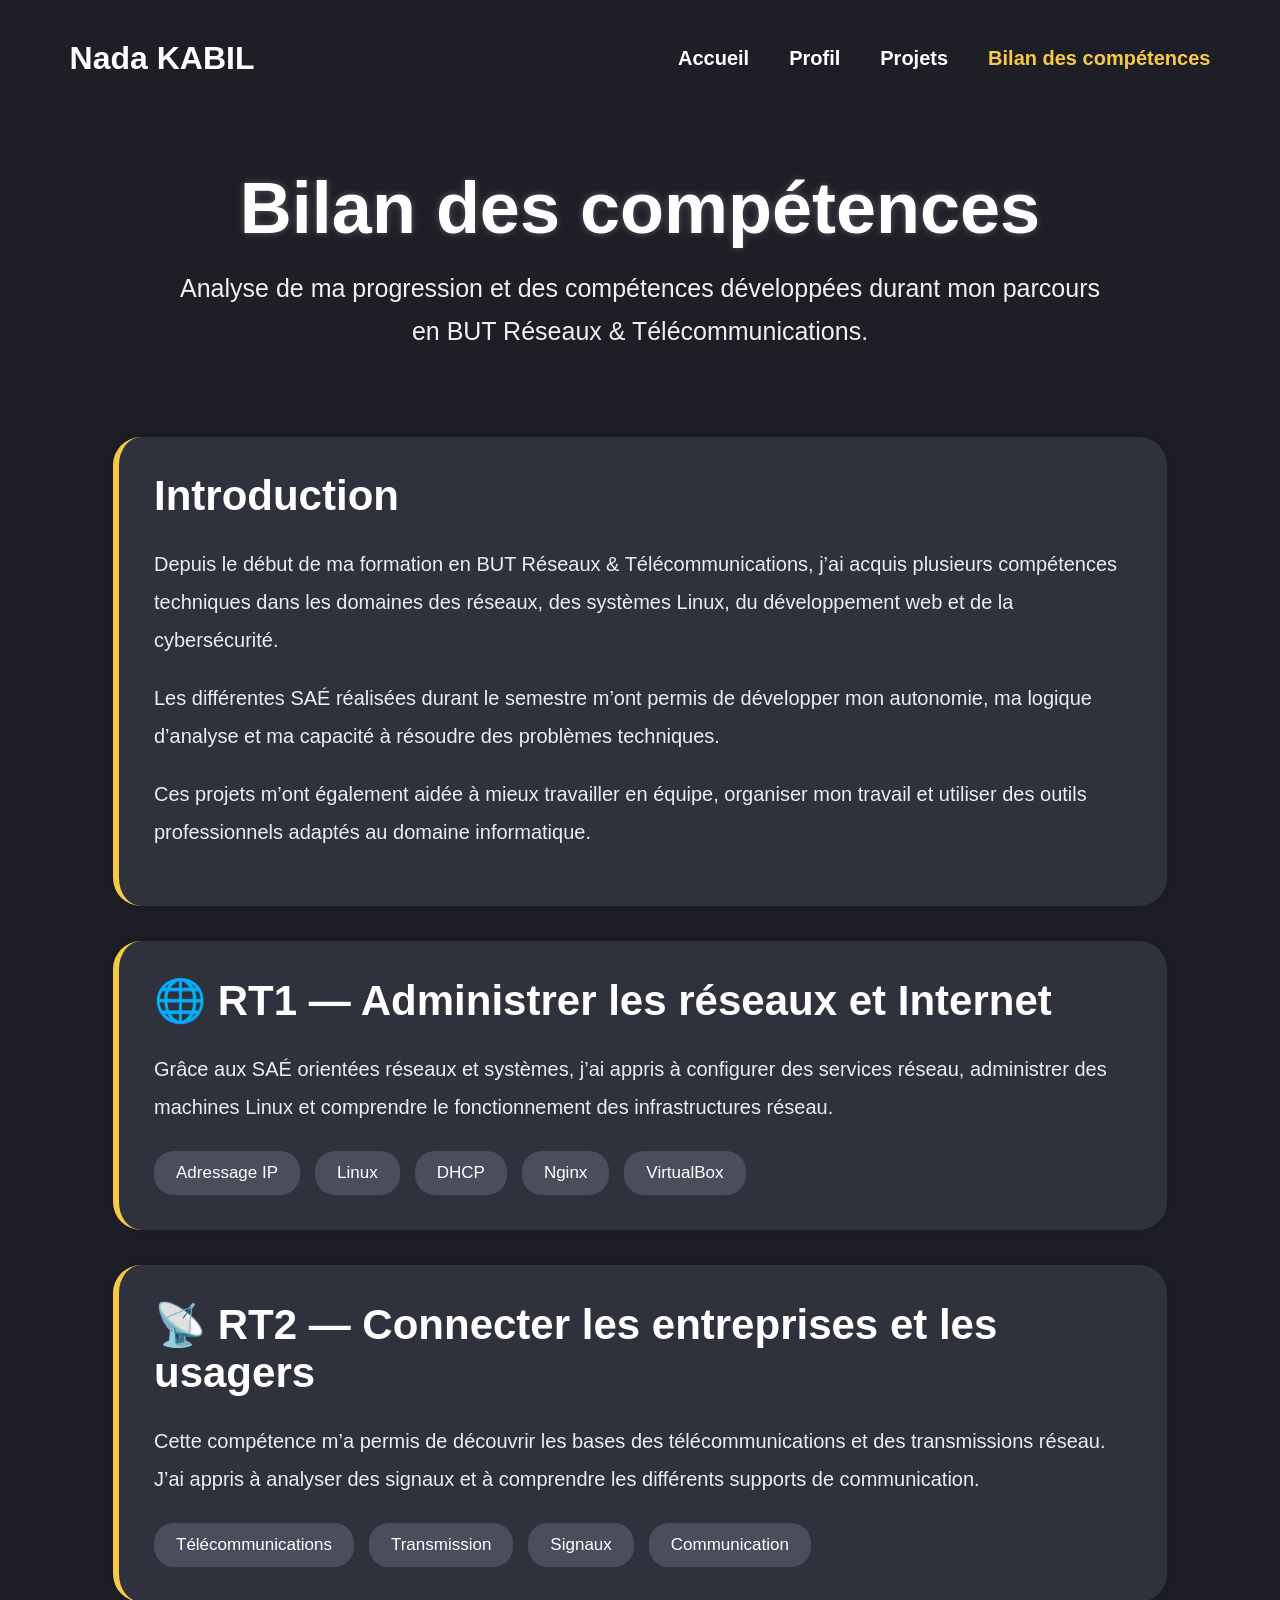
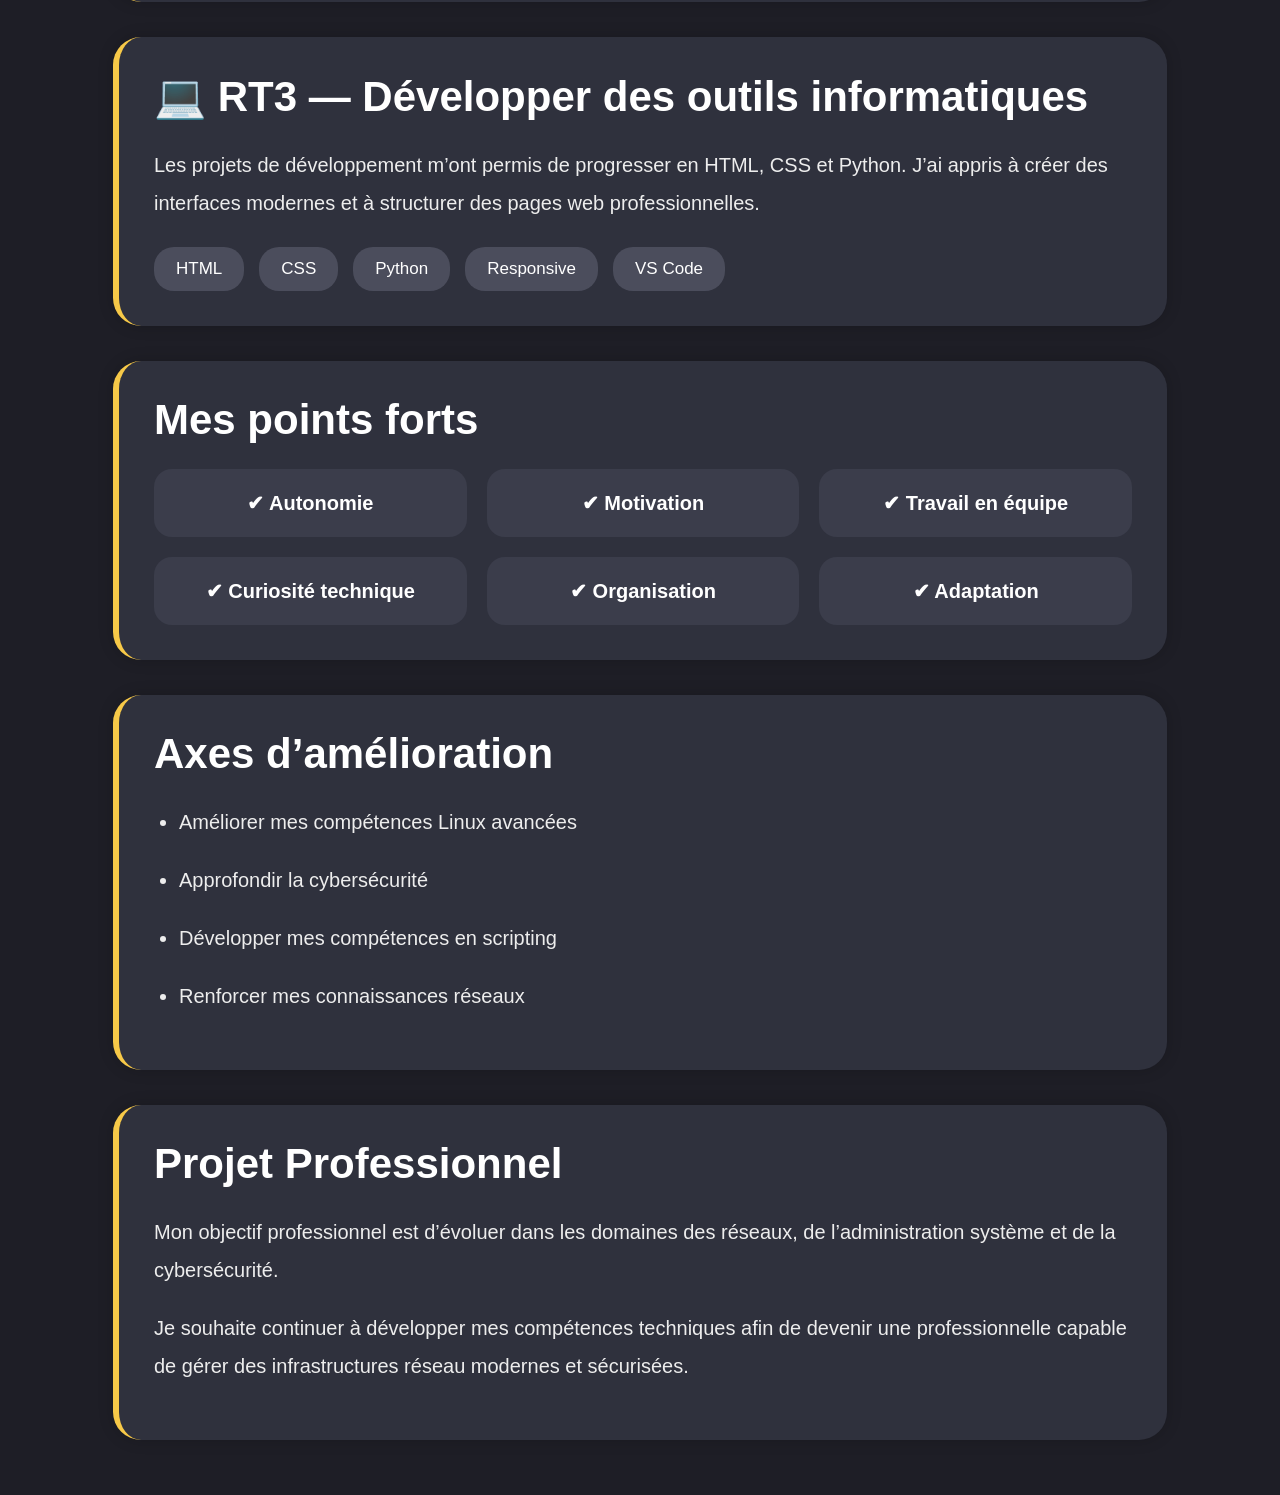
==== Bilan des compétences.html @ 1a5f39aa "Premier commit" ====
<!DOCTYPE html>
<html lang="fr">
<head>
    <meta charset="UTF-8">
    <meta name="viewport" content="width=device-width, initial-scale=1.0">
    <title>Bilan des compétences</title>
    <link rel="stylesheet" href="style.css">
</head>

<body>

<header>
    <h1>Nada KABIL</h1>

    <nav>
        <ul>
            <li><a href="index.html">Accueil</a></li>
            <li><a href="profil.html">Profil</a></li>
            <li><a href="projet.html">Projets</a></li>
            <li><a href="Bilan des compétences.html" class="active">Bilan des compétences</a></li>
        </ul>
    </nav>
</header>

<!-- HERO -->

<section class="hero-bilan">

    <h2>Bilan des compétences</h2>

    <p>
        Analyse de ma progression et des compétences développées durant mon parcours
        en BUT Réseaux & Télécommunications.
    </p>

</section>

<!-- INTRODUCTION -->

<section class="competence-card">

    <h2>Introduction</h2>

    <p>
        Depuis le début de ma formation en BUT Réseaux & Télécommunications,
        j’ai acquis plusieurs compétences techniques dans les domaines des réseaux,
        des systèmes Linux, du développement web et de la cybersécurité.
    </p>

    <p>
        Les différentes SAÉ réalisées durant le semestre m’ont permis de développer
        mon autonomie, ma logique d’analyse et ma capacité à résoudre des problèmes techniques.
    </p>

    <p>
        Ces projets m’ont également aidée à mieux travailler en équipe,
        organiser mon travail et utiliser des outils professionnels adaptés au domaine informatique.
    </p>

</section>

<!-- RT1 -->

<section class="competence-box">

    <h2>🌐 RT1 — Administrer les réseaux et Internet</h2>

    <p>
        Grâce aux SAÉ orientées réseaux et systèmes, j’ai appris à configurer
        des services réseau, administrer des machines Linux et comprendre
        le fonctionnement des infrastructures réseau.
    </p>

    <div class="skills-tags">

        <span>Adressage IP</span>
        <span>Linux</span>
        <span>DHCP</span>
        <span>Nginx</span>
        <span>VirtualBox</span>

    </div>

</section>

<!-- RT2 -->

<section class="competence-box">

    <h2>📡 RT2 — Connecter les entreprises et les usagers</h2>

    <p>
        Cette compétence m’a permis de découvrir les bases des télécommunications
        et des transmissions réseau.
        J’ai appris à analyser des signaux et à comprendre les différents supports
        de communication.
    </p>

    <div class="skills-tags">

        <span>Télécommunications</span>
        <span>Transmission</span>
        <span>Signaux</span>
        <span>Communication</span>

    </div>

</section>

<!-- RT3 -->

<section class="competence-box">

    <h2>💻 RT3 — Développer des outils informatiques</h2>

    <p>
        Les projets de développement m’ont permis de progresser en HTML,
        CSS et Python.
        J’ai appris à créer des interfaces modernes et à structurer
        des pages web professionnelles.
    </p>

    <div class="skills-tags">

        <span>HTML</span>
        <span>CSS</span>
        <span>Python</span>
        <span>Responsive</span>
        <span>VS Code</span>

    </div>

</section>

<!-- POINTS FORTS -->

<section class="points-forts">

    <h2>Mes points forts</h2>

    <div class="qualities">

        <div>✔ Autonomie</div>

        <div>✔ Motivation</div>

        <div>✔ Travail en équipe</div>

        <div>✔ Curiosité technique</div>

        <div>✔ Organisation</div>

        <div>✔ Adaptation</div>

    </div>

</section>

<!-- AXES D'AMELIORATION -->

<section class="amelioration">

    <h2>Axes d’amélioration</h2>

    <ul>

        <li>Améliorer mes compétences Linux avancées</li>

        <li>Approfondir la cybersécurité</li>

        <li>Développer mes compétences en scripting</li>

        <li>Renforcer mes connaissances réseaux</li>

    </ul>

</section>

<!-- PROJET PROFESSIONNEL -->

<section class="projet-pro">

    <h2>Projet Professionnel</h2>

    <p>
        Mon objectif professionnel est d’évoluer dans les domaines des réseaux,
        de l’administration système et de la cybersécurité.
    </p>

    <p>
        Je souhaite continuer à développer mes compétences techniques afin
        de devenir une professionnelle capable de gérer des infrastructures réseau
        modernes et sécurisées.
    </p>

</section>

</body>
</html>
---- style.css ----
/* ========================= */
/* GENERAL */
/* ========================= */

*{
    margin: 0;
    padding: 0;
    box-sizing: border-box;
    font-family: Arial, sans-serif;
}

body{
    background: #1e1e26;
    color: white;
    padding: 20px;
}

/* ========================= */
/* CONTAINER */
/* ========================= */

.container{
    display: flex;
    gap: 25px;
    width: 82%;
    margin: 40px auto;
    align-items: flex-start;
}
/* ========================= */
/* SIDEBAR */
/* ========================= */

.sidebar{
    width: 300px;
    background: #2a2a35;
    border-radius: 30px;
    padding: 30px;

    display: flex;
    flex-direction: column;
    justify-content: flex-start;
    margin-left: -90px;
}
.sidebar h2{
    font-size: 28px;
    margin-bottom: 18px;
}

/* ========================= */
/* JOB */
/* ========================= */

.job{
    background: #3a3a45;
    color: #f7c948;
    padding: 22px 18px;
    border-radius: 16px;
    text-align: center;
    font-weight: bold;
    margin-bottom: 22px;
    font-size: 17px;
    line-height: 1.5;
}

/* ========================= */
/* INFO BOX */
/* ========================= */

.info-box{
    background: #3a3a45;
    padding: 20px;
    border-radius: 18px;
    margin-top: 22px;
    transition: 0.3s;
}

.info-box:hover{
    transform: translateY(-3px);
}

.info-box h3{
    color: #f7c948;
    margin-bottom: 10px;
    font-size: 22px;

    display: flex;
    align-items: center;
    gap: 10px;
}

.info-box p{
    font-size: 18px;
    color: #f1f1f1;
}

/* ========================= */
/* ICONS */
/* ========================= */

.email-title::before{
    content: "✉";
}

.phone-title::before{
    content: "📞";
}

.address-title::before{
    content: "📍";
}

/* ========================= */
/* CONTENT */
/* ========================= */

.content{
    flex: 1;
    min-width: 0;
    background: #2a2a35;
    border-radius: 30px;
    padding: 55px;
}
/* ========================= */
/* NAVBAR */
/* ========================= */

.navbar{
    display: flex;
    gap: 35px;
    margin-bottom: 50px;
    margin-top: 5px;
}

.navbar a{
    text-decoration: none;
    color: white;
    font-size: 16px;
    font-weight: bold;
    transition: 0.3s;
}

.navbar a:hover{
    color: #f7c948;
}

.active{
    color: #f7c948 !important;
}

nav ul{
    display: flex;
    gap: 40px;

    list-style: none;

    align-items: center;
}

nav li{
    list-style: none;
}

/* ========================= */
/* ABOUT */
/* ========================= */

.about-container{
    display: flex;
    justify-content: space-between;
    align-items: center;
    gap: 40px;
    flex-wrap: nowrap;
}
.about{
    flex: 1;
    max-width: 700px;
}

.about h1{
    font-size: 52px;
    margin-bottom: 12px;
}

.line{
    width: 85px;
    height: 6px;
    background: #f7c948;
    border-radius: 20px;
    margin-bottom: 25px;
}

.about p{
    font-size: 16px;
    line-height: 1.9;
    margin-bottom: 24px;
}

/* ========================= */
/* IMAGE */
/* ========================= */

.image-box img{
    width: 250px;
    border-radius: 25px;
    border: 3px solid #f7c948;
    box-shadow: 0 0 20px rgba(247, 201, 72, 0.4);
}

/* ========================= */
/* SKILLS */
/* ========================= */

.skills{
    display: flex;
    gap: 15px;
    margin-top: 10px;
    margin-bottom: 28px;
}

.skill-box{
    background: #4a4a58;
    padding: 14px 24px;
    border-radius: 15px;
}

.skill-box h3{
    color: #f7c948;
    font-size: 16px;
}

/* ========================= */
/* BUTTON */
/* ========================= */

.btn-profil{
    display: inline-block;
    background: #f7c948;
    color: black;
    text-decoration: none;
    padding: 15px 28px;
    border-radius: 14px;
    font-weight: bold;
    font-size: 18px;
}

.btn-profil:hover{
    background: white;
}

/* ========================= */
/* PROFIL PAGE */
/* ========================= */

.profil-container{
    max-width: 1200px;
    margin: auto;
    padding: 40px;
    
}

.profil-title{
    text-align: center;
    font-size: 40px;
    margin-bottom: 35px;
    color: white;
    text-shadow:
        0 0 6px rgba(255,255,255,0.25),
        0 0 12px rgba(255,255,255,0.12);

}

.profil-box{
    width: 85%;
    margin: 30px auto;

    background: #3a3a45;
    padding: 28px;
    border-radius: 25px;

    border-left: 6px solid #f7c948;
}

.profil-box h2{
    color: #f7c948;
    font-size: 32px;
    margin-bottom: 20px;
}

.profil-box p{
    font-size: 18px;
    line-height: 1.7;
    margin-bottom: 18px;
}

/* ========================= */
/* BUTTONS */
/* ========================= */

.buttons{
    display: flex;
    gap: 20px;
    margin-top: 20px;
}

.github-btn,
.linkedin-btn{
    text-decoration: none;
    padding: 14px 24px;
    border-radius: 14px;
    font-weight: bold;
    font-size: 17px;
    color: white;
}

.github-btn{
    background: black;
}

.linkedin-btn{
    background: #2196f3;
}



/* ========================= */
/* PROJET PAGE */
/* ========================= */

.project-container{

    border-radius: 30px;
    padding: 35px;
}


/* ========================= */
/* PROJECT TITLE */
/* ========================= */

.project-title{
    font-size: 44px;
    margin-bottom: 15px;
}

.project-text{
    color: #d4d4d4;
    font-size: 19px;
    margin-bottom: 35px;
    line-height: 1.7;
}



/* ========================= */
/* PROJECT CARD */
/* ========================= */


.projects-grid{
    display: grid;

    grid-template-columns: repeat(3, 1fr);

    gap: 25px;

    margin-top: 50px;
}

.project-card{
    background: #2f313d;

    border-radius: 22px;

    overflow: hidden;

    text-decoration: none;

    color: white;

    transition: all 0.3s ease;

}
.project-card:hover{
    transform: translateY(-6px);
    box-shadow:
    0 0 18px rgba(247, 201, 72, 0.35),
    0 0 35px rgba(247, 201, 72, 0.18);
}

.project-card img{
    width: 100%;

    height: 190px;

    object-fit: cover;

    display: block;
}
/* ========================= */
/* PROJECT CONTENT */
/* ========================= */

.project-content{
    padding: 22px;
}

.project-category{
    color: #bdbdbd;
    font-size: 15px;
}

.project-content h3{
    font-size: 26px;
    margin-top: 10px;
    margin-bottom: 12px;
}

.project-content p{
    font-size: 18px;
    line-height: 1.6;
    color: #e2e2e2;
}



/* ========================= */
/* PROJECT BOX */
/* ========================= */

.project-box{
    background: #2b2d3a;

    padding: 25px;

    border-radius: 25px;

    max-width: 1050px;

    margin: 0 auto 25px auto;

    border-left: 6px solid #f7c948;

    box-shadow: 0 8px 25px rgba(0,0,0,0.3);
}

/* ========================= */
/* BOX TITLE */
/* ========================= */

.project-box h2{
    color: #d2cfc9;

    font-size: 34px;

    margin-bottom: 20px;
}

.project-box h3{
    font-size: 24px;

    margin-top: 25px;

    margin-bottom: 15px;
}



/* ========================= */
/* TEXT */
/* ========================= */

.project-box p{
    font-size: 18px;

    line-height: 1.9;

    color: #e5e5e5;

    margin-bottom: 18px;
}

/* ========================= */
/* TRACE IMAGE */
/* ========================= */

.trace-img{

    width: 100%;

    max-width: 550px;

    display: block;

    margin: 30px auto;

    border-radius: 20px;

    border: 2px solid rgba(255,255,255,0.08);

    transition:
    transform 0.4s ease,
    box-shadow 0.4s ease,
    filter 0.4s ease;

    cursor: pointer;

    box-shadow:
    0 0 12px rgba(247, 201, 72, 0.10);

}

/* HOVER */

.trace-img:hover{

    transform: scale(1.02);

    box-shadow:
    0 0 20px rgba(247, 201, 72, 0.18);

    filter: brightness(1.03);

}

/* ========================= */
/* SAE BANNER */
/* ========================= */

.sae-banner{

    width: 100%;

    height: 320px;

    border-radius: 30px;

    margin-bottom: 40px;

    background-image:
linear-gradient(
    rgba(0,0,0,0.45),
    rgba(0,0,0,0.60)
),
url("/Images/Bilan\ des\ compétences.png");
    background-size: cover;

    background-position: center;

    background-repeat: no-repeat;

    display: flex;

    justify-content: center;

    align-items: center;

    overflow: hidden;

    box-shadow:
    0 0 25px rgba(247, 201, 72, 0.08);

}

/* ========================= */
/* BANNER CONTENT */
/* ========================= */

.sae-banner-content{

    text-align: center;

    color: white;

}

.sae-banner-content h1{

    font-size: 72px;

    margin-bottom: 10px;

    text-shadow:
    0 0 10px rgba(255,255,255,0.25);

}

.sae-banner-content p{

    font-size: 24px;

    color: #e5e5e5;

}

/* ========================= */
/* RESPONSIVE */
/* ========================= */


/* ========================= */
/* SAE BANNER */
/* ========================= */

.sae-banner{

    width: 92%;

    max-width: 1180px;

    height: 250px;

    margin: 0 auto 35px auto;

    border-radius: 25px;

    background-image:
    linear-gradient(
        rgba(0,0,0,0.40),
        rgba(0,0,0,0.55)
    ),
    url("/Images/sae11\ général.png");

    background-size: cover;

    background-position: center;

    background-repeat: no-repeat;

    display: flex;

    justify-content: center;

    align-items: center;

    overflow: hidden;

    position: relative;

    box-shadow:
    0 0 14px rgba(0,0,0,0.25);
}

/* ========================= */
/* BANNER CONTENT */
/* ========================= */

.sae-banner-content{

    text-align: center;

    color: white;
}

.sae-banner-content h1{

    font-size: 62px;

    margin-bottom: 10px;

    font-weight: bold;
}

.sae-banner-content p{

    font-size: 20px;

    color: #f1f1f1;
}

/* ========================= */
/* TRACE IMAGE */
/* ========================= */

.trace-img{

    width: 100%;

    max-width: 500px;

    display: block;

    margin: 25px auto;

    border-radius: 18px;

    border: 2px solid rgba(255,255,255,0.06);

    transition:
    transform 0.4s ease,
    box-shadow 0.4s ease;

    cursor: pointer;

    box-shadow:
    0 0 8px rgba(247, 201, 72, 0.08);
}

/* HOVER IMAGE */

.trace-img:hover{

    transform: scale(1.02);

    box-shadow:
    0 0 14px rgba(247, 201, 72, 0.15);
}

/* ========================= */
/* RESPONSIVE */
/* ========================= */

@media(max-width: 1100px){

    header{

        flex-direction: column;

        gap: 20px;

        padding: 25px;
    }

    nav{

        flex-wrap: wrap;

        justify-content: center;

        gap: 25px;
    }

    .sae-banner{

        height: 210px;
    }

    .sae-banner-content h1{

        font-size: 46px;
    }

    .sae-banner-content p{

        font-size: 17px;
    }

    .project-box{

        width: 92%;
    }

}

/* ===== HEADER ===== */

header{
    width: 92%;
    margin: 20px auto;

    display: flex;
    justify-content: space-between;
    align-items: center;

    background: transparent !important;
}

/* LOGO */

.logo{
    color: white;
    font-size: 38px;
    font-weight: bold;
    margin-left: 10px;
}

/* NAVBAR */

nav{
    display: flex;
    gap: 40px;

    background: transparent !important;
}

/* LINKS */

nav a{
    color: white;
    text-decoration: none;

    font-size: 20px;
    font-weight: 600;

    transition: 0.3s;
}

/* ACTIVE */

nav a.active{
    color: #f7c948;
}

/* HOVER */

nav a:hover{
    color: #f7c948;
}

a{
    transition: 0.3s;
}

a:hover{
    transform: translateY(-5px);
}

.project-title{
    text-align: center;
    margin-bottom: 30px;
}

.project-title h1{
    font-size: 50px;
    color: white;
    transition: 0.4s;
    cursor: pointer;
}

.project-title h1:hover{
    color: #f7c948;
    transform: translateY(-8px);
}

.project-title p{
    margin-top: 15px;
    font-size: 22px;
    color: #d1d1d1;
}

/* ========================= */
/* SAE12 BANNER */
/* ========================= */

.sae12-banner{

    width: 92%;

    max-width: 1180px;

    height: 250px;

    margin: 0 auto 35px auto;

    border-radius: 25px;

    background-image:
    linear-gradient(
        rgba(0,0,0,0.35),
        rgba(0,0,0,0.55)
    ),
    url("/Images/sae12\ général.png");

    background-size: cover;

    background-position: center 43.7%;
    height: 310px;


    background-repeat: no-repeat;

    display: flex;

    justify-content: center;

    align-items: center;

    overflow: hidden;

    position: relative;

    box-shadow:
    0 0 14px rgba(0,0,0,0.25);
}

.sae14-banner{
    background-image: url("/Images/sae\ 14\ général.png");
}

.sae14-banner{
    background:
    linear-gradient(rgba(0,0,0,0.4),
    rgba(0,0,0,0.4)),
    url("/Images/sae\ 14\ général\ 2.png");

    background-size: cover;
    background-repeat: no-repeat;
    background-position:center 35%;

    height: 280px;
    border-radius: 30px;
}

.sae15-banner{

    background-image:
    linear-gradient(rgba(0,0,0,0.25),
    rgba(0,0,0,0.25)),
    url("/Images/sae 15 général.png");

    background-size: cover;
    background-repeat: no-repeat;
    background-position:center 45%;

    height: 280px;
    border-radius: 30px;
}

/* CONTENT */

.sae12-banner-content{

    text-align: center;

    color: white;
}

.sae12-banner-content h1{

    font-size: 62px;

    margin-bottom: 10px;

    font-weight: bold;

    text-shadow:
    0 0 10px rgba(255,255,255,0.20);
}

.sae12-banner-content p{

    font-size: 20px;

    color: #f1f1f1;
}

.double-images{
    display: flex;
    justify-content: center;
    gap: 20px;
    flex-wrap: wrap;
}

.double-images .trace-img{
    width: 48%;
    margin: 20px 0;
}



.big-trace-img{

    width: 100%;

    max-width: 850px;
}

.ac-list{

    margin-top: 20px;

    padding-left: 30px;
}

.ac-list li{

    margin-bottom: 15px;

    font-size: 20px;

    line-height: 1.7;

    color: #f1f1f1;
}

.bilan-title{

    text-align: center;

    padding: 40px 20px 30px;

    width: 92%;

    max-width: 1180px;

    margin: 0 auto 20px auto;
}

.bilan-title h1{

    font-size: 70px;

    color: white;

    margin-bottom: 15px;

    text-shadow:
    0 0 6px rgba(255,255,255,0.25),
    0 0 12px rgba(255,255,255,0.12);
}

.bilan-title p{

    font-size: 24px;

    color: #f1f1f1;
}

/* ========================= */
/* HERO BILAN */
/* ========================= */

.hero-bilan{
    text-align: center;
    padding: 70px 20px 50px;
}

.hero-bilan h2{
    font-size: 72px;
    margin-bottom: 18px;

    color: white;

    text-shadow:
    0 0 6px rgba(255,255,255,0.18),
    0 0 12px rgba(255,255,255,0.10);
}

.hero-bilan p{
    font-size: 25px;
    color: #f1f1f1;

    max-width: 950px;
    margin: auto;

    line-height: 1.7;
}

/* ========================= */
/* GLOBAL BOXES */
/* ========================= */

.competence-card,
.competence-box,
.points-forts,
.amelioration,
.projet-pro{

    width: 85%;

    margin: 35px auto;

    background: #2f313d;

    padding: 35px;

    border-radius: 28px;

    border-left: 6px solid #f7c948;

    box-shadow:
    0 0 15px rgba(0,0,0,0.18);
}

/* ========================= */
/* TITLES */
/* ========================= */

.competence-card h2,
.competence-box h2,
.points-forts h2,
.amelioration h2,
.projet-pro h2{

    font-size: 42px;

    margin-bottom: 25px;

    color: white;
}

/* ========================= */
/* TEXT */
/* ========================= */

.competence-card p,
.competence-box p,
.projet-pro p,
.amelioration li{

    font-size: 20px;

    line-height: 1.9;

    color: #ededed;

    margin-bottom: 20px;
}

/* ========================= */
/* TAGS */
/* ========================= */

.skills-tags{
    display: flex;

    flex-wrap: wrap;

    gap: 15px;

    margin-top: 25px;
}

.skills-tags span{

    background: #4b4d5c;

    padding: 12px 22px;

    border-radius: 20px;

    font-size: 17px;

    color: white;

    transition: 0.3s;
}

.skills-tags span:hover{

    background: #f7c948;

    color: black;

    transform: translateY(-3px);
}

/* ========================= */
/* POINTS FORTS */
/* ========================= */

.qualities{

    display: grid;

    grid-template-columns: repeat(3,1fr);

    gap: 20px;

    margin-top: 25px;
}

.qualities div{

    background: #3b3d4b;

    padding: 22px;

    border-radius: 18px;

    text-align: center;

    font-size: 20px;

    font-weight: bold;

    transition: 0.3s;
}

.qualities div:hover{

    transform: translateY(-5px);

    background: #4b4d5c;
}

/* ========================= */
/* LIST */
/* ========================= */

.amelioration ul{

    padding-left: 25px;
}

/* ========================= */
/* PROJET PRO */
/* ========================= */

.projet-pro{

    .projet-pro{
    background: #2f313d;
}
}
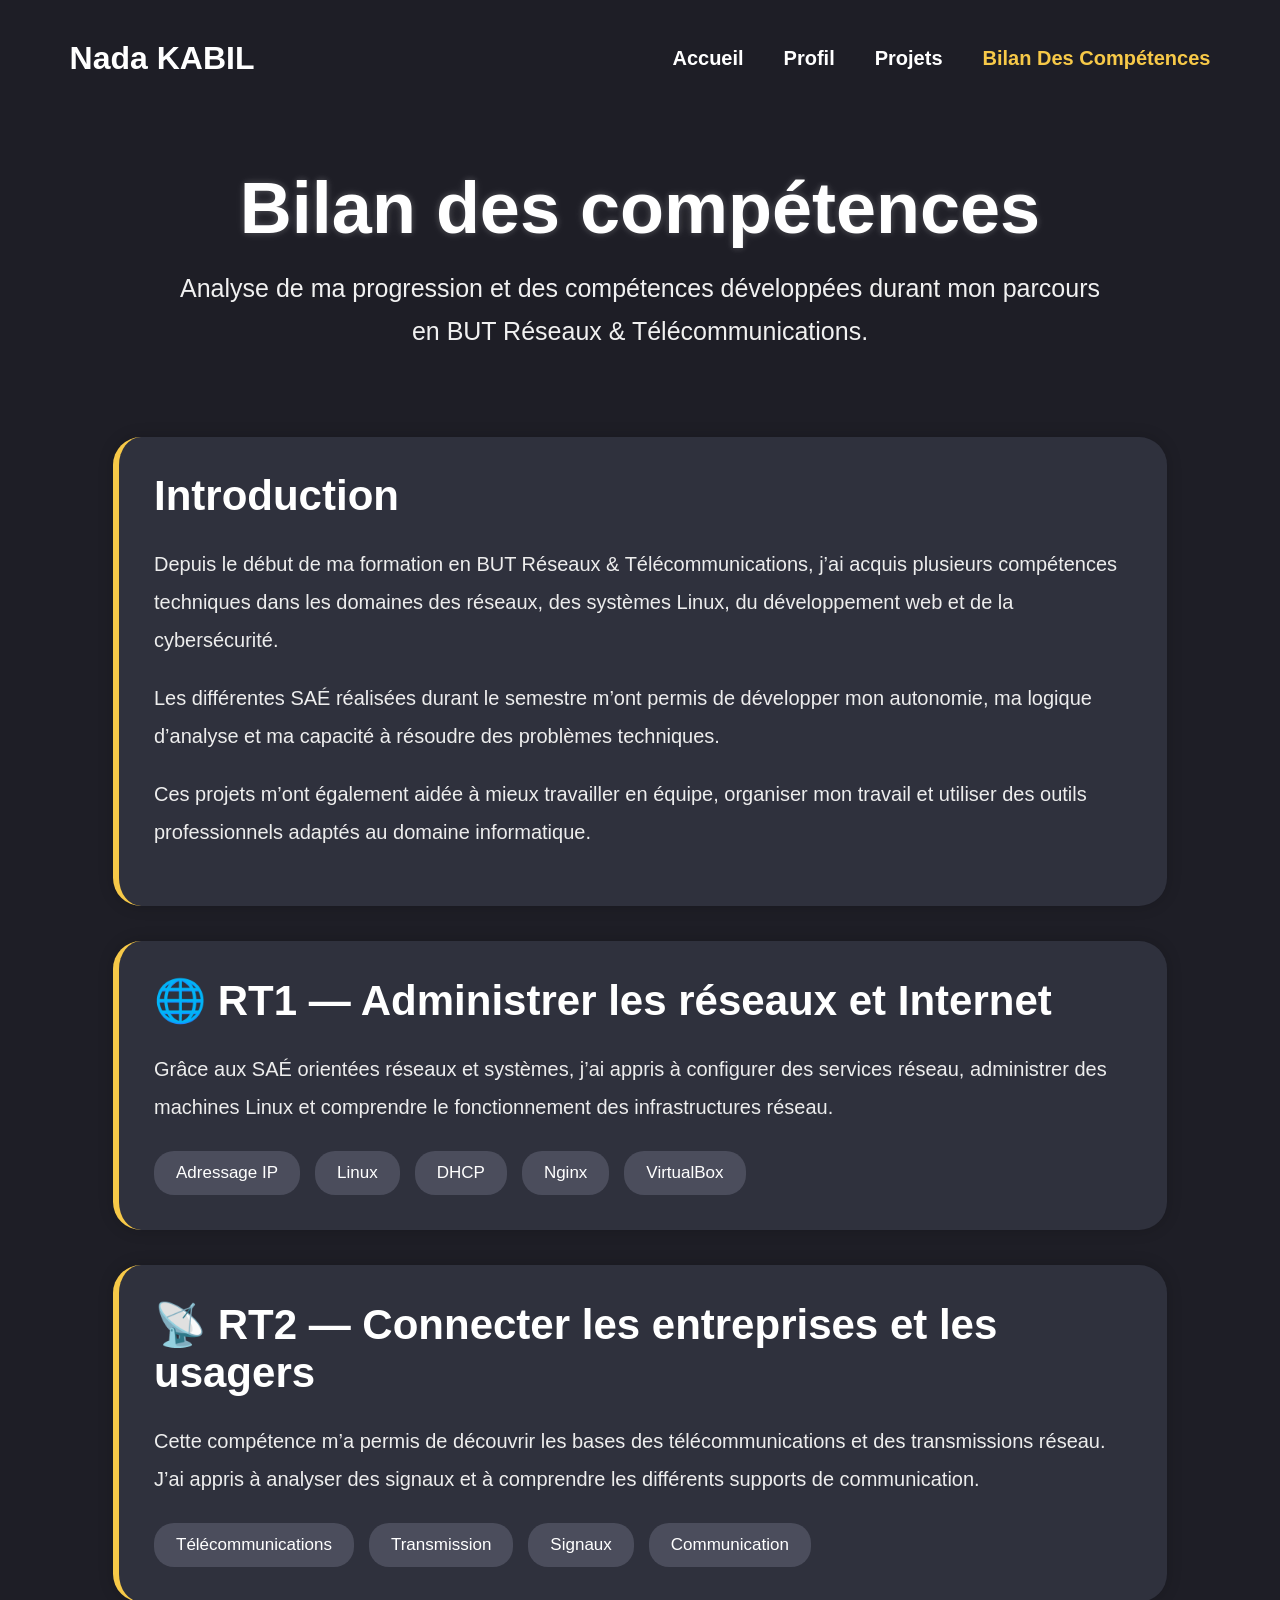
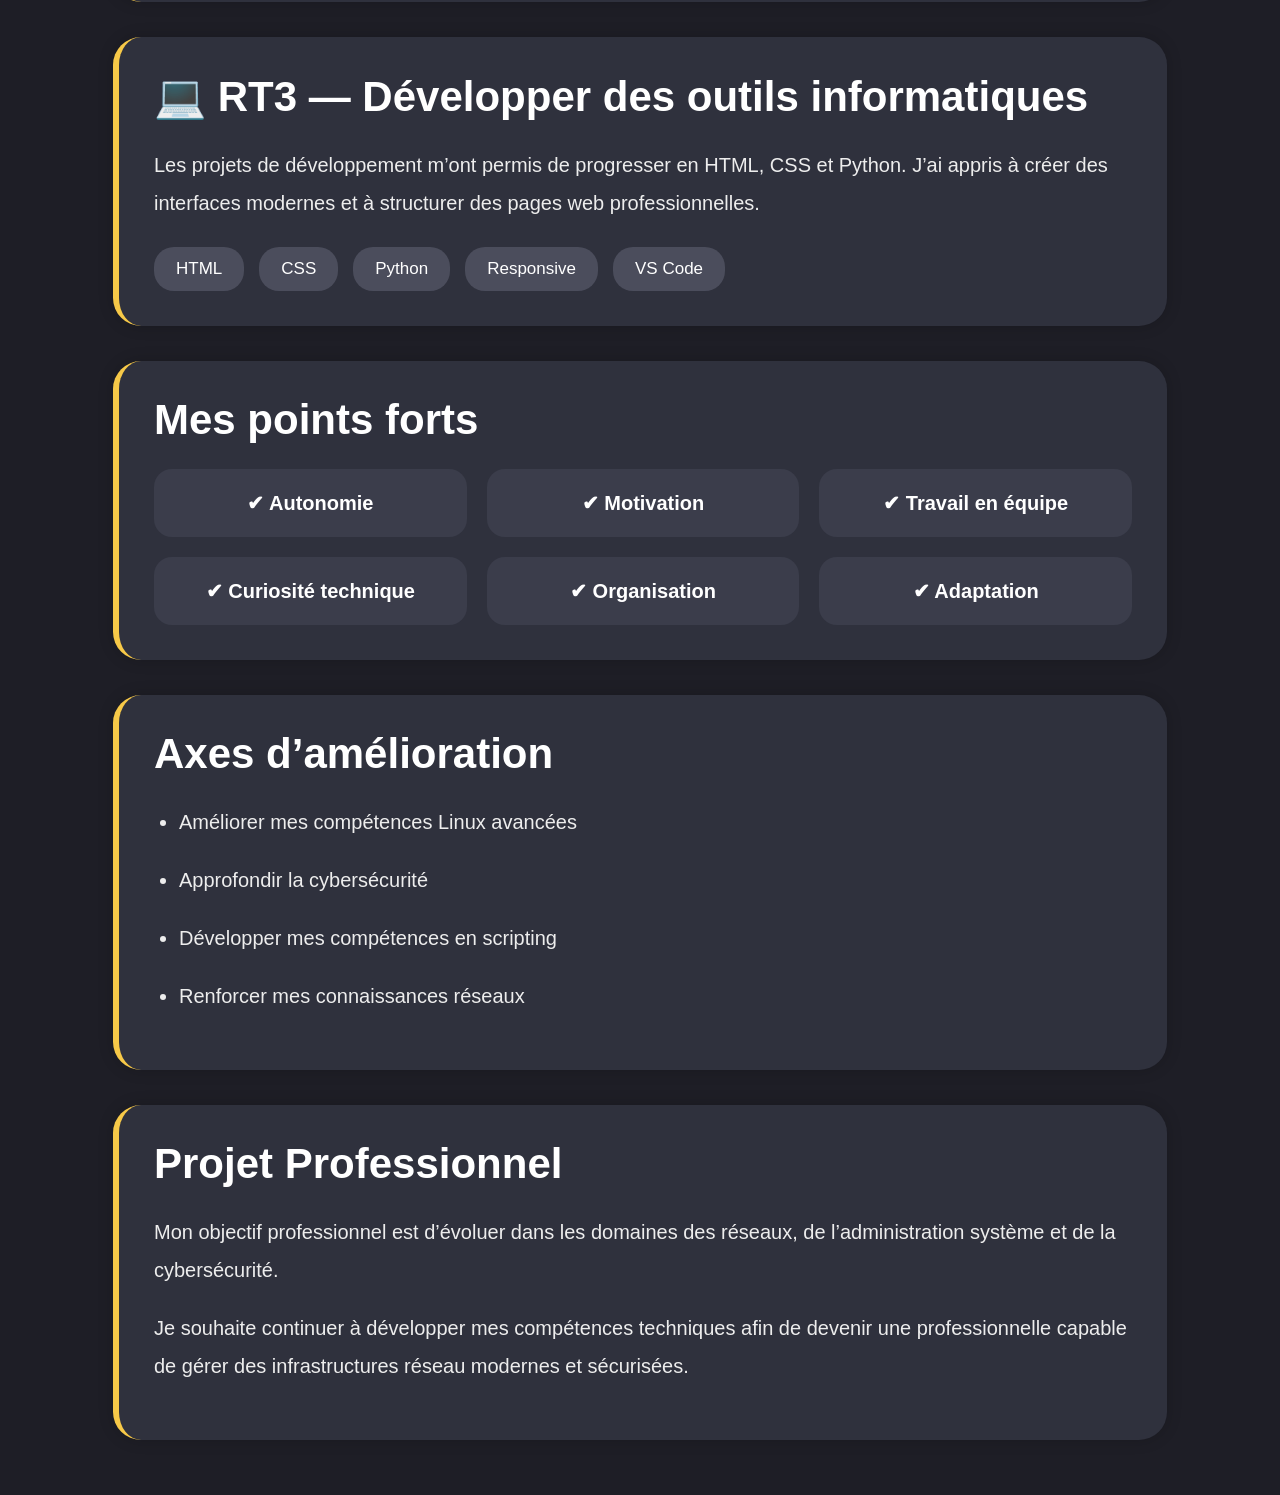
==== commit afb3a960: "Update Bilan des compétences.html" ====
--- a/Bilan des compétences.html
+++ b/Bilan des compétences.html
@@ -17,7 +17,7 @@
             <li><a href="index.html">Accueil</a></li>
             <li><a href="profil.html">Profil</a></li>
             <li><a href="projet.html">Projets</a></li>
-            <li><a href="Bilan des compétences.html" class="active">Bilan des compétences</a></li>
+            <li><a href="Bilan des compétences.html" class="active">Bilan Des Compétences</a></li>
         </ul>
     </nav>
 </header>
@@ -196,4 +196,4 @@
 </section>
 
 </body>
-</html>+</html>
--- a/style.css
+++ b/style.css
@@ -618,7 +618,8 @@
         rgba(0,0,0,0.40),
         rgba(0,0,0,0.55)
     ),
-    url("/Images/sae11\ général.png");
+   url("images/sae11-général.png");
+    
 
     background-size: cover;
 
@@ -858,7 +859,7 @@
         rgba(0,0,0,0.35),
         rgba(0,0,0,0.55)
     ),
-    url("/Images/sae12\ général.png");
+    url("images/sae12-général.png");
 
     background-size: cover;
 
@@ -882,15 +883,13 @@
     0 0 14px rgba(0,0,0,0.25);
 }
 
-.sae14-banner{
-    background-image: url("/Images/sae\ 14\ général.png");
-}
+
 
 .sae14-banner{
     background:
     linear-gradient(rgba(0,0,0,0.4),
     rgba(0,0,0,0.4)),
-    url("/Images/sae\ 14\ général\ 2.png");
+    url("images/sae-14-général 2.png");
 
     background-size: cover;
     background-repeat: no-repeat;
@@ -901,11 +900,13 @@
 }
 
 .sae15-banner{
-
     background-image:
-    linear-gradient(rgba(0,0,0,0.25),
-    rgba(0,0,0,0.25)),
-    url("/Images/sae 15 général.png");
+    linear-gradient(
+        rgba(0,0,0,0.25),
+        rgba(0,0,0,0.25)
+    ),
+    url("images/sae-15-général.png");
+
 
     background-size: cover;
     background-repeat: no-repeat;
@@ -1197,8 +1198,5 @@
 /* ========================= */
 
 .projet-pro{
-
-    .projet-pro{
     background: #2f313d;
 }
-}
